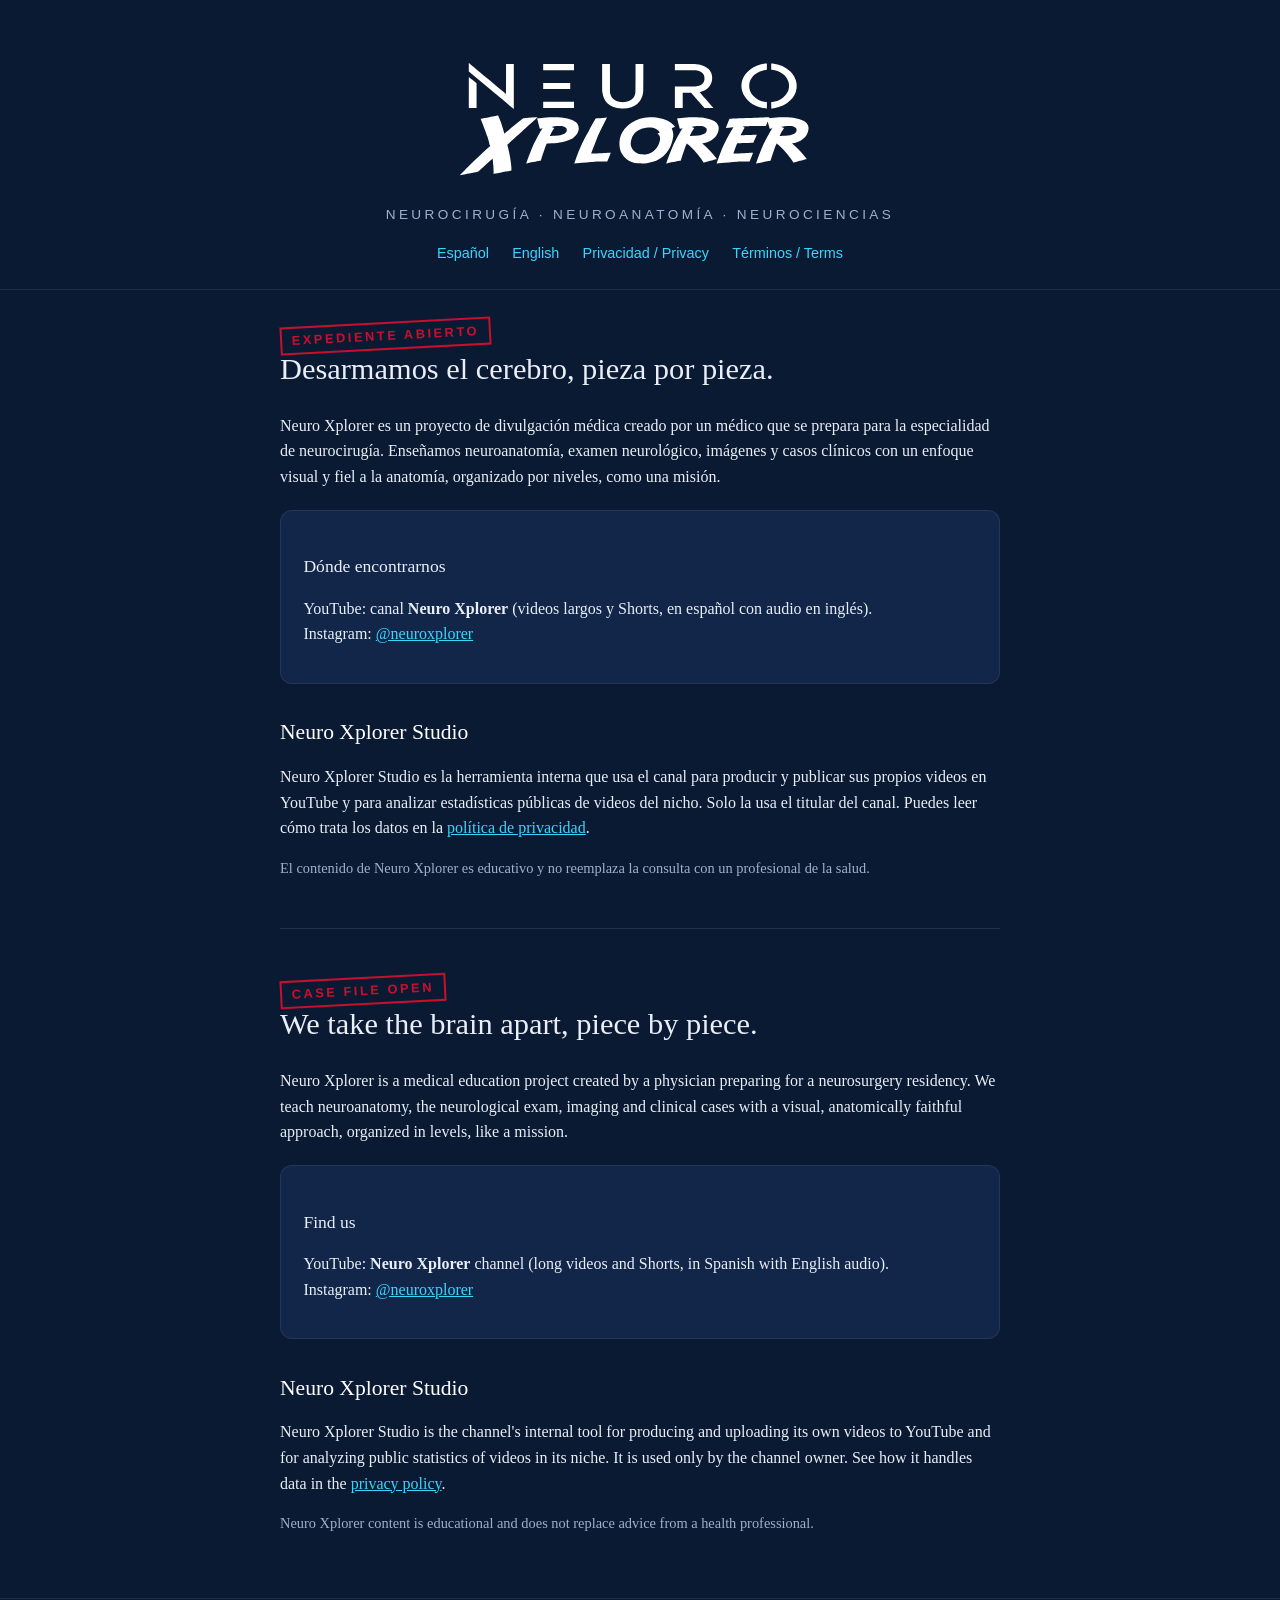
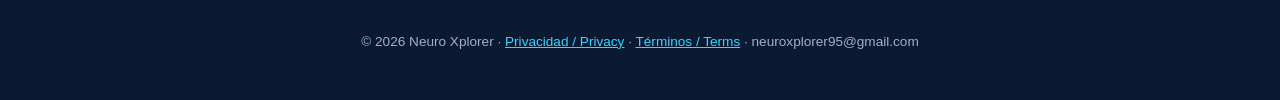
==== index.html @ 1023d6e7 "Agrega sitio: inicio, privacidad y términos (ES/EN) Co-Authored-By: Claude Opus 5.5 <noreply@anthrop" ====
<!DOCTYPE html>
<html lang="es">
<head>
  <meta charset="utf-8">
  <meta name="viewport" content="width=device-width, initial-scale=1">
  <title>Neuro Xplorer · Neurocirugía y neurociencias</title>
  <meta name="description" content="Neuro Xplorer: canal de divulgación de neuroanatomía, neurocirugía y neurociencias, en español e inglés.">
  <link rel="stylesheet" href="assets/style.css">
</head>
<body>
  <header>
    <img src="assets/logo-neuro-xplorer-blanco.svg" alt="Neuro Xplorer">
    <div class="tagline">Neurocirugía · Neuroanatomía · Neurociencias</div>
    <nav>
      <a href="#es">Español</a>
      <a href="#en">English</a>
      <a href="privacy.html">Privacidad / Privacy</a>
      <a href="terms.html">Términos / Terms</a>
    </nav>
  </header>

  <main>
    <section id="es">
      <span class="stamp">EXPEDIENTE ABIERTO</span>
      <h1>Desarmamos el cerebro, pieza por pieza.</h1>
      <p>Neuro Xplorer es un proyecto de divulgación médica creado por un médico que se prepara para la especialidad de neurocirugía. Enseñamos neuroanatomía, examen neurológico, imágenes y casos clínicos con un enfoque visual y fiel a la anatomía, organizado por niveles, como una misión.</p>
      <div class="card">
        <h3>Dónde encontrarnos</h3>
        <p>YouTube: canal <strong>Neuro Xplorer</strong> (videos largos y Shorts, en español con audio en inglés).<br>
        Instagram: <a href="https://www.instagram.com/neuroxplorer/">@neuroxplorer</a></p>
      </div>
      <h2>Neuro Xplorer Studio</h2>
      <p>Neuro Xplorer Studio es la herramienta interna que usa el canal para producir y publicar sus propios videos en YouTube y para analizar estadísticas públicas de videos del nicho. Solo la usa el titular del canal. Puedes leer cómo trata los datos en la <a href="privacy.html">política de privacidad</a>.</p>
      <p class="updated">El contenido de Neuro Xplorer es educativo y no reemplaza la consulta con un profesional de la salud.</p>
    </section>

    <hr>

    <section id="en" lang="en">
      <span class="stamp">CASE FILE OPEN</span>
      <h1>We take the brain apart, piece by piece.</h1>
      <p>Neuro Xplorer is a medical education project created by a physician preparing for a neurosurgery residency. We teach neuroanatomy, the neurological exam, imaging and clinical cases with a visual, anatomically faithful approach, organized in levels, like a mission.</p>
      <div class="card">
        <h3>Find us</h3>
        <p>YouTube: <strong>Neuro Xplorer</strong> channel (long videos and Shorts, in Spanish with English audio).<br>
        Instagram: <a href="https://www.instagram.com/neuroxplorer/">@neuroxplorer</a></p>
      </div>
      <h2>Neuro Xplorer Studio</h2>
      <p>Neuro Xplorer Studio is the channel's internal tool for producing and uploading its own videos to YouTube and for analyzing public statistics of videos in its niche. It is used only by the channel owner. See how it handles data in the <a href="privacy.html#en">privacy policy</a>.</p>
      <p class="updated">Neuro Xplorer content is educational and does not replace advice from a health professional.</p>
    </section>
  </main>

  <footer>
    © 2026 Neuro Xplorer · <a href="privacy.html">Privacidad / Privacy</a> · <a href="terms.html">Términos / Terms</a> · neuroxplorer95@gmail.com
  </footer>
</body>
</html>
---- assets/style.css ----
:root {
  --navy: #0b1a33;
  --navy-2: #12264a;
  --ink: #e9eef7;
  --muted: #9fb0cc;
  --accent: #38d6ff;
  --red: #c8102e;
}
* { box-sizing: border-box; }
html, body { margin: 0; }
body {
  background: var(--navy);
  color: var(--ink);
  font-family: "Century Schoolbook", "Century Schoolbook L", Georgia, "Times New Roman", serif;
  line-height: 1.6;
}
a { color: var(--accent); }
header {
  padding: 2.5rem 1.25rem 1.5rem;
  text-align: center;
  border-bottom: 1px solid rgba(255,255,255,.08);
}
header img { width: min(360px, 80vw); height: auto; }
.tagline {
  font-family: Bahnschrift, "Segoe UI", "DIN Alternate", Arial, sans-serif;
  font-weight: 300;
  letter-spacing: .25em;
  text-transform: uppercase;
  color: var(--muted);
  font-size: .85rem;
  margin-top: .75rem;
}
nav { margin-top: 1rem; font-family: Bahnschrift, "Segoe UI", Arial, sans-serif; font-size: .9rem; }
nav a { margin: 0 .6rem; text-decoration: none; }
main { max-width: 760px; margin: 0 auto; padding: 2rem 1.25rem 3rem; }
h1, h2, h3 { font-weight: normal; line-height: 1.25; }
h1 { font-size: 1.9rem; margin-top: 0; }
h2 { font-size: 1.35rem; margin-top: 2.2rem; color: #fff; }
h3 { font-size: 1.1rem; margin-top: 1.6rem; }
.lang-switch {
  display: inline-block;
  font-family: Bahnschrift, "Segoe UI", Arial, sans-serif;
  font-size: .8rem;
  letter-spacing: .1em;
  border: 1px solid var(--accent);
  border-radius: 999px;
  padding: .2rem .8rem;
  text-decoration: none;
}
.stamp {
  display: inline-block;
  color: var(--red);
  border: 2px solid var(--red);
  padding: .1rem .6rem;
  transform: rotate(-3deg);
  font-family: Bahnschrift, "Segoe UI", Arial, sans-serif;
  font-weight: 700;
  letter-spacing: .2em;
  font-size: .8rem;
}
.card {
  background: var(--navy-2);
  border: 1px solid rgba(255,255,255,.08);
  border-radius: 12px;
  padding: 1.25rem 1.4rem;
  margin: 1.25rem 0;
}
.updated { color: var(--muted); font-size: .9rem; }
hr { border: 0; border-top: 1px solid rgba(255,255,255,.1); margin: 3rem 0; }
footer {
  text-align: center;
  color: var(--muted);
  font-size: .85rem;
  padding: 2rem 1rem 3rem;
  border-top: 1px solid rgba(255,255,255,.08);
  font-family: Bahnschrift, "Segoe UI", Arial, sans-serif;
}
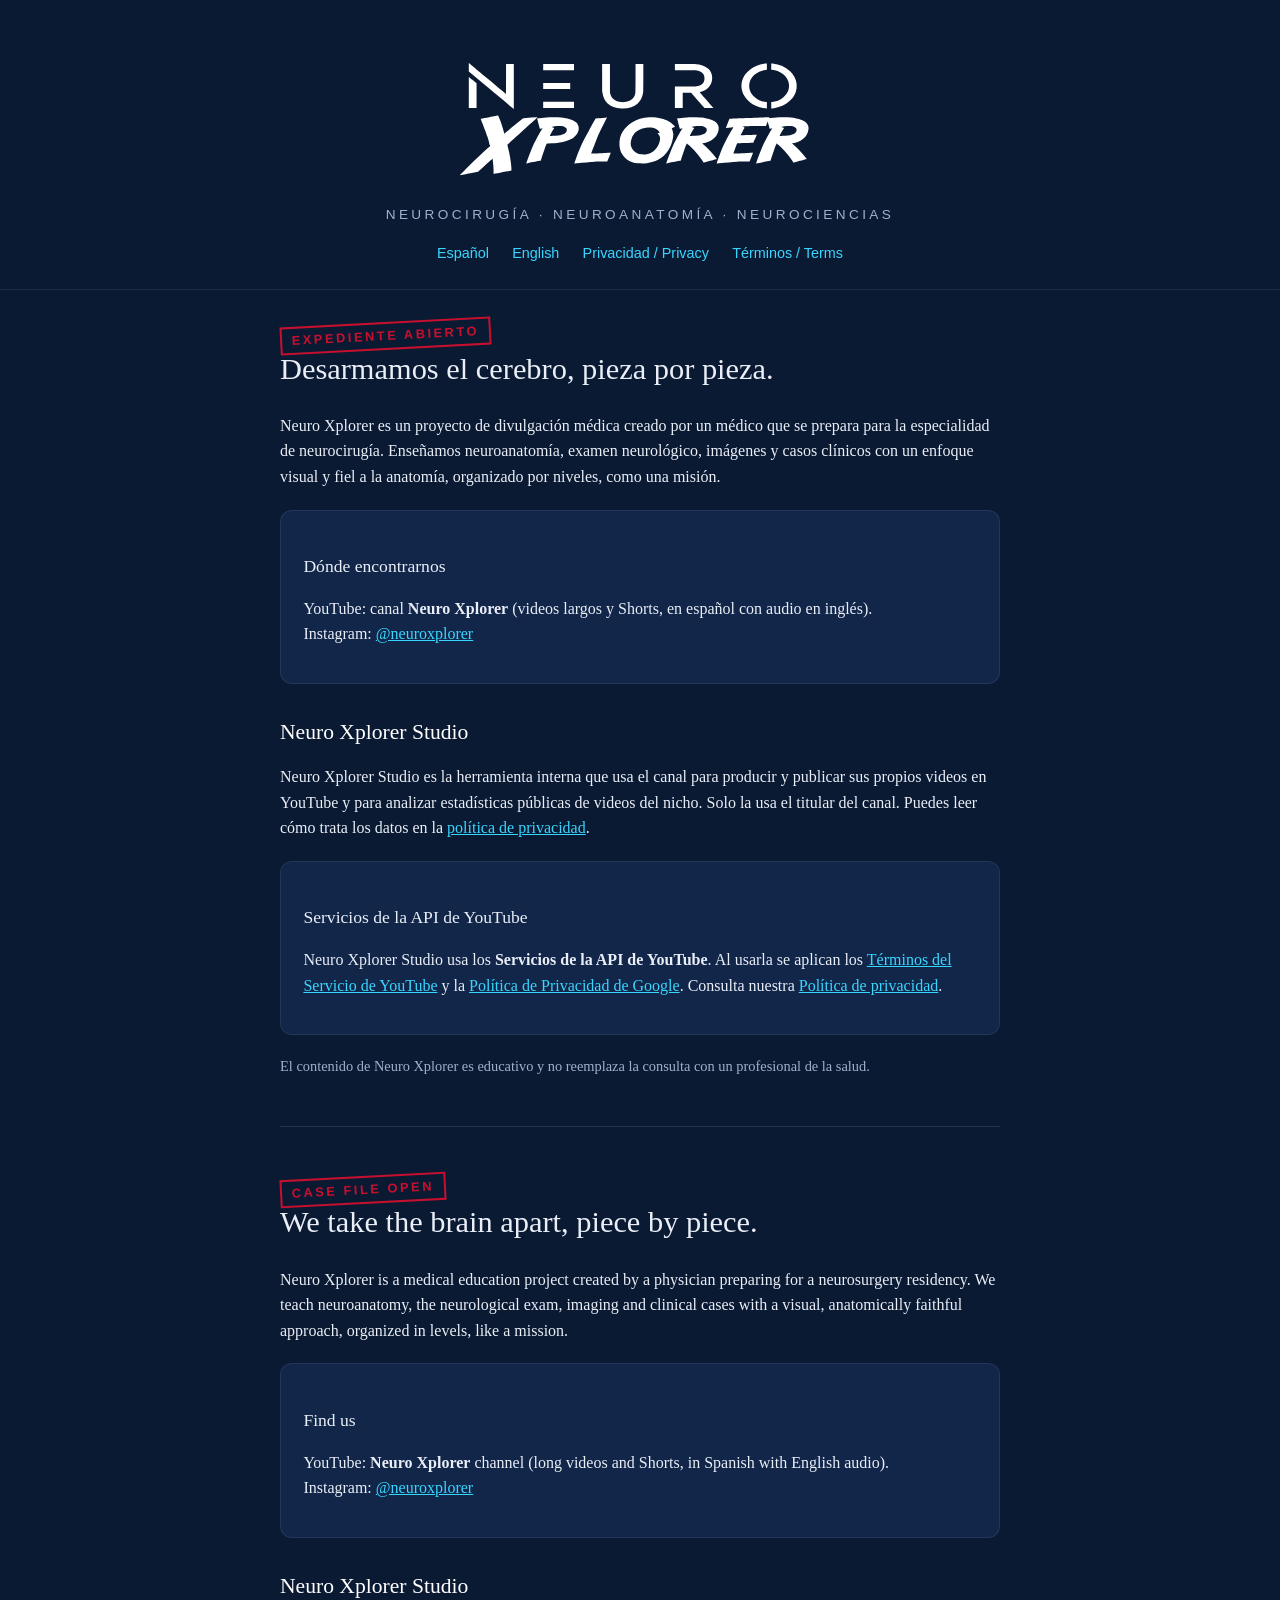
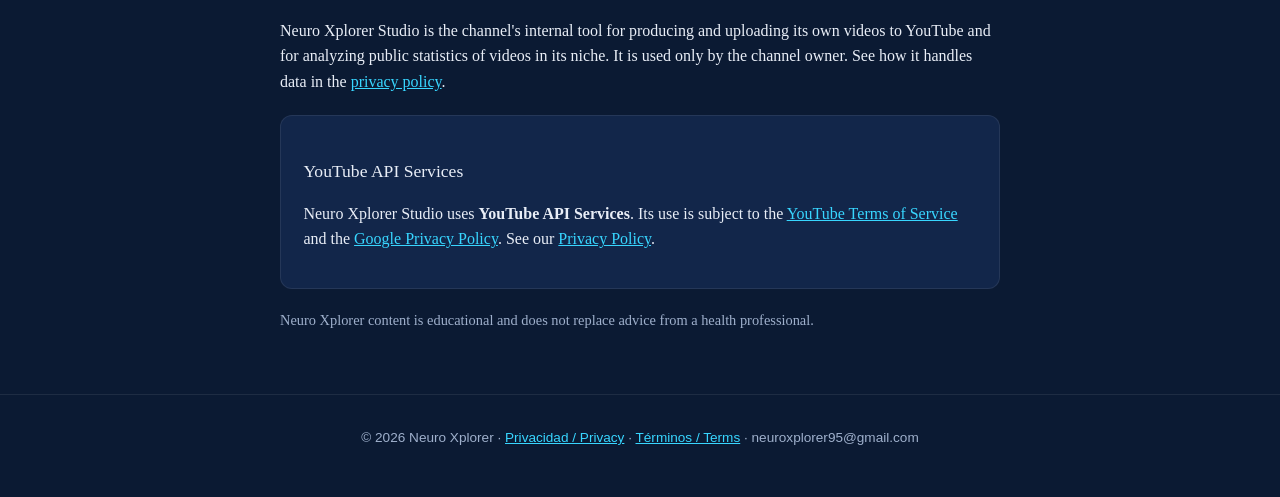
==== commit 97ea9693: "Inicio: aviso de uso de los Servicios de la API de YouTube Co-Authored-By: Claude Opus 5.5 <noreply@" ====
--- a/index.html
+++ b/index.html
@@ -31,6 +31,10 @@
       </div>
       <h2>Neuro Xplorer Studio</h2>
       <p>Neuro Xplorer Studio es la herramienta interna que usa el canal para producir y publicar sus propios videos en YouTube y para analizar estadísticas públicas de videos del nicho. Solo la usa el titular del canal. Puedes leer cómo trata los datos en la <a href="privacy.html">política de privacidad</a>.</p>
+      <div class="card">
+        <h3>Servicios de la API de YouTube</h3>
+        <p>Neuro Xplorer Studio usa los <strong>Servicios de la API de YouTube</strong>. Al usarla se aplican los <a href="https://www.youtube.com/t/terms">Términos del Servicio de YouTube</a> y la <a href="https://policies.google.com/privacy">Política de Privacidad de Google</a>. Consulta nuestra <a href="privacy.html">Política de privacidad</a>.</p>
+      </div>
       <p class="updated">El contenido de Neuro Xplorer es educativo y no reemplaza la consulta con un profesional de la salud.</p>
     </section>
 
@@ -47,6 +51,10 @@
       </div>
       <h2>Neuro Xplorer Studio</h2>
       <p>Neuro Xplorer Studio is the channel's internal tool for producing and uploading its own videos to YouTube and for analyzing public statistics of videos in its niche. It is used only by the channel owner. See how it handles data in the <a href="privacy.html#en">privacy policy</a>.</p>
+      <div class="card">
+        <h3>YouTube API Services</h3>
+        <p>Neuro Xplorer Studio uses <strong>YouTube API Services</strong>. Its use is subject to the <a href="https://www.youtube.com/t/terms">YouTube Terms of Service</a> and the <a href="https://policies.google.com/privacy">Google Privacy Policy</a>. See our <a href="privacy.html#en">Privacy Policy</a>.</p>
+      </div>
       <p class="updated">Neuro Xplorer content is educational and does not replace advice from a health professional.</p>
     </section>
   </main>
